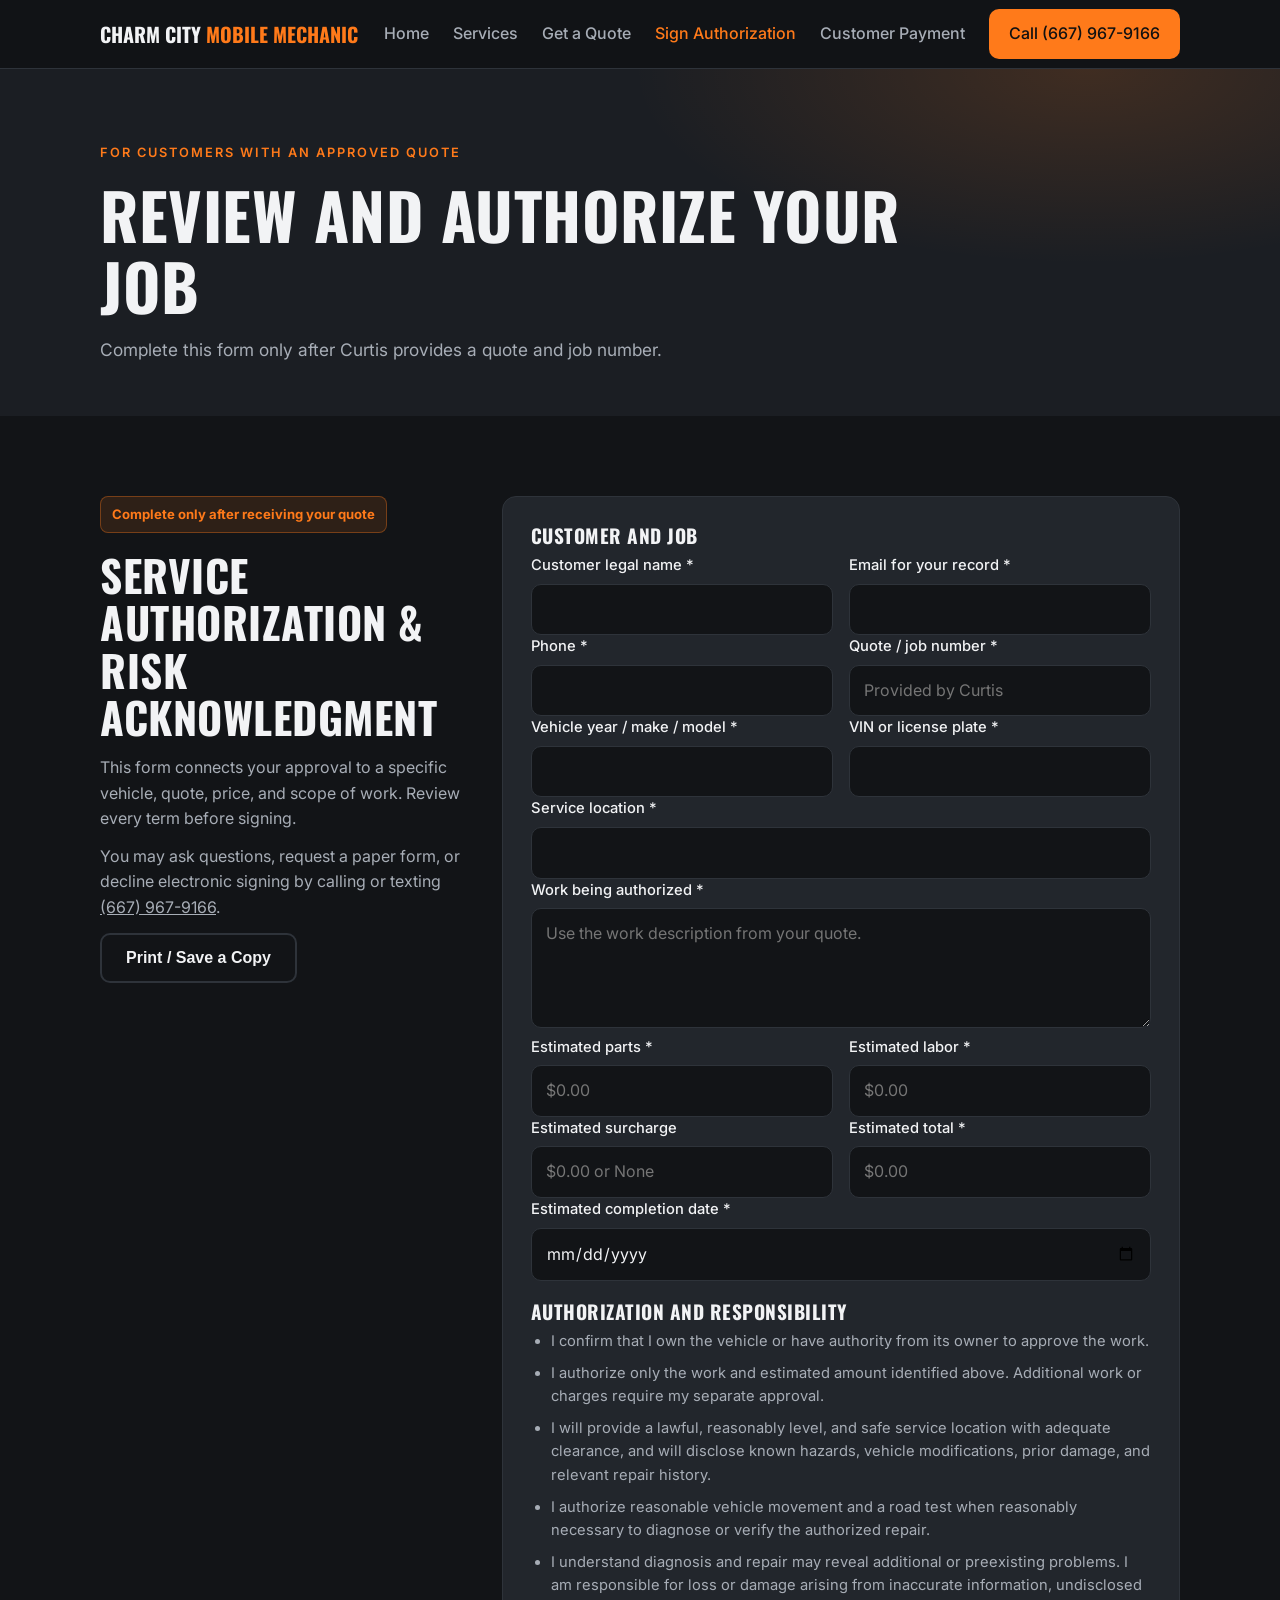
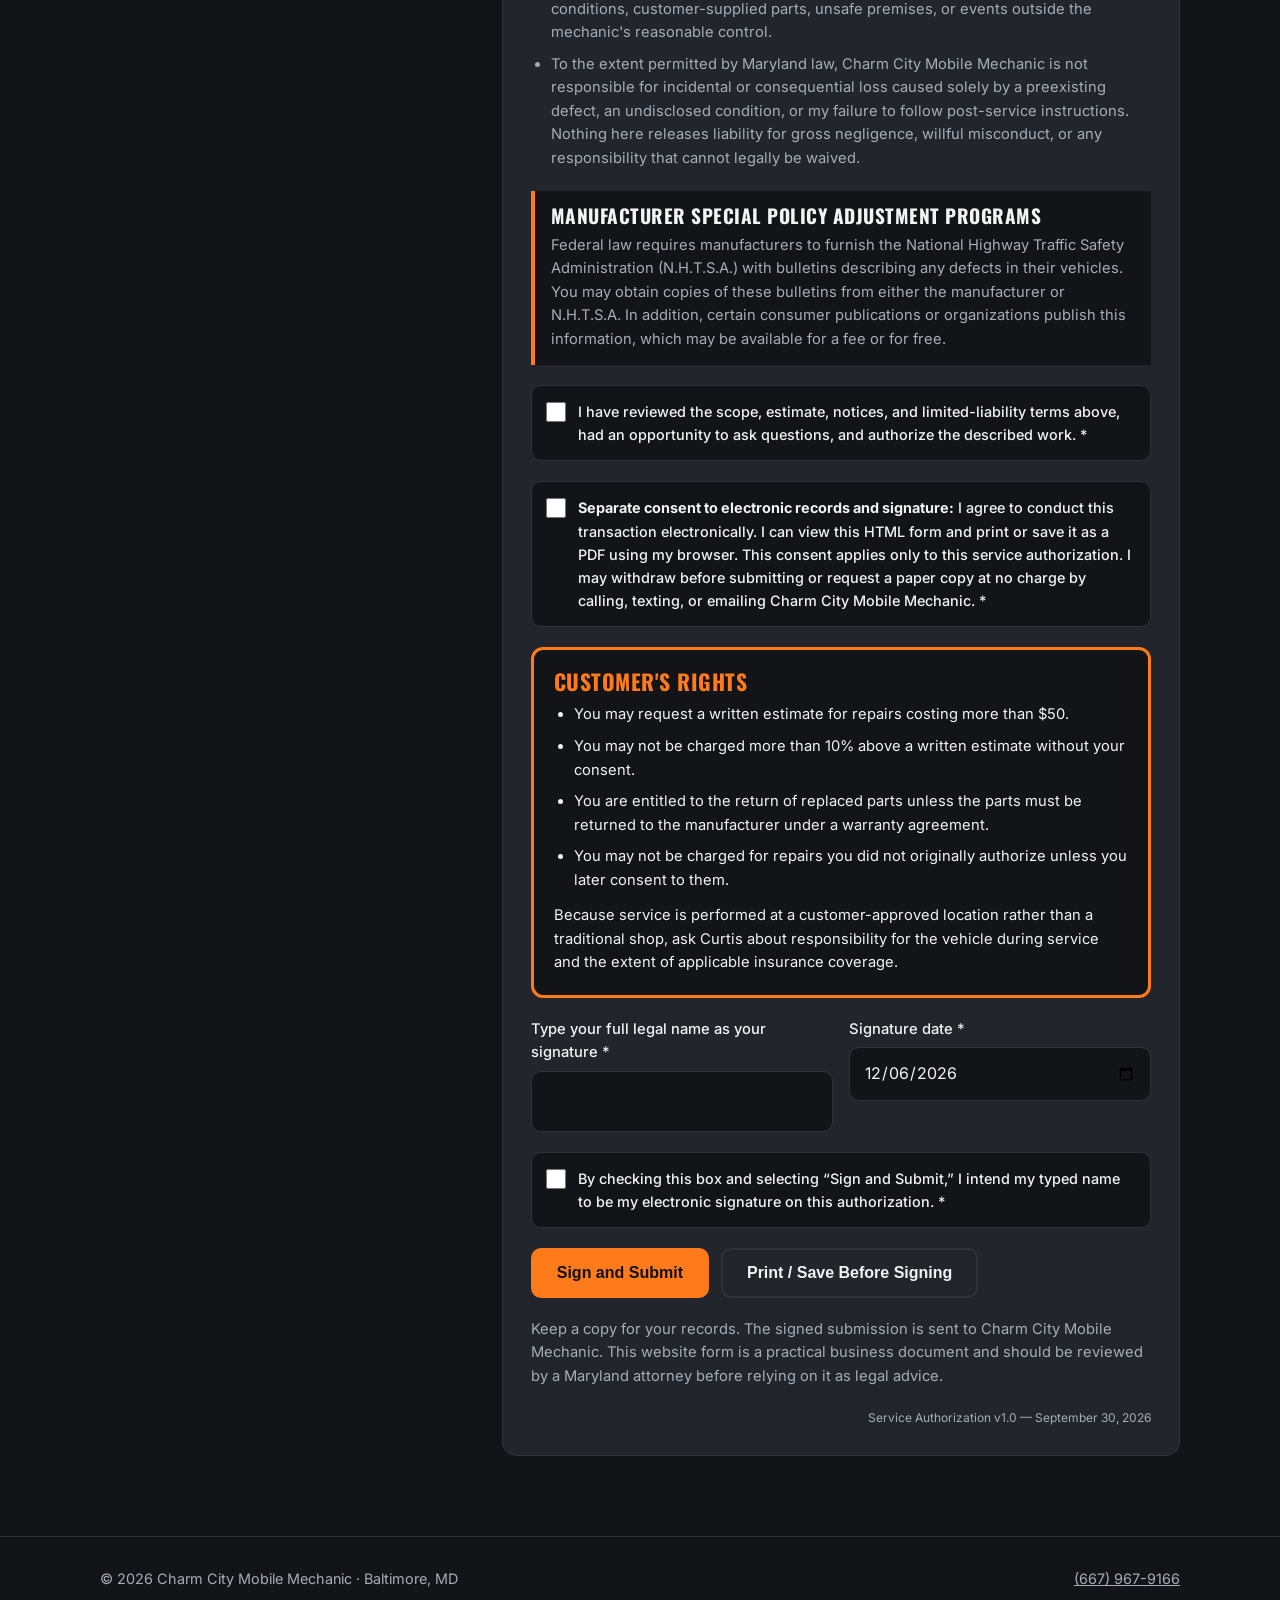
==== authorization.html @ 25071dfc "Add service authorization page" ====
<!doctype html>
<html lang="en">
<head>
<meta charset="utf-8">
<meta name="viewport" content="width=device-width, initial-scale=1">
<title>Service Authorization | Charm City Mobile Mechanic</title>
<meta name="description" content="Review and electronically sign a Charm City Mobile Mechanic service authorization.">
<link rel="canonical" href="https://getanchoredstudios-pixel.github.io/charm-city-mobile-mechanic/authorization.html">
<meta property="og:type" content="website">
<meta property="og:title" content="Service Authorization | Charm City Mobile Mechanic">
<meta property="og:description" content="Review and electronically sign a Charm City Mobile Mechanic service authorization.">
<meta property="og:url" content="https://getanchoredstudios-pixel.github.io/charm-city-mobile-mechanic/authorization.html">
<meta name="theme-color" content="#121417">
<link rel="icon" href="data:image/svg+xml,<svg xmlns=%22http://www.w3.org/2000/svg%22 viewBox=%220 0 64 64%22><rect width=%2264%22 height=%2264%22 rx=%2212%22 fill=%22%23121417%22/><text x=%2232%22 y=%2244%22 text-anchor=%22middle%22 font-size=%2240%22>🔧</text></svg>">
<link rel="preconnect" href="https://fonts.googleapis.com">
<link rel="preconnect" href="https://fonts.gstatic.com" crossorigin>
<link href="https://fonts.googleapis.com/css2?family=Oswald:wght@500;700&family=Inter:wght@400;500;600&display=swap" rel="stylesheet">
<link rel="stylesheet" href="styles.css">
<script type="application/ld+json">{"@context":"https://schema.org","@type":"AutoRepair","name":"Charm City Mobile Mechanic","url":"https://getanchoredstudios-pixel.github.io/charm-city-mobile-mechanic/","telephone":"+1-667-967-9166","email":"charmcitymechanic@gmail.com","areaServed":"Baltimore and surrounding areas","description":"Mobile auto repair for cars, SUVs, trucks, vans and tractors in Baltimore and surrounding areas.","paymentAccepted":"Cash, Zelle, Cash App"}</script>
</head>
<body>
<a class="skip-link" href="#main-content">Skip to main content</a>
<header>
  <div class="wrap nav">
    <a href="index.html" class="logo">Charm City <span>Mobile Mechanic</span></a>
    <button class="burger" id="burger" aria-label="Open menu" aria-expanded="false">&#9776;</button>
    <nav class="nav-links" id="navLinks" aria-label="Main navigation">
      <a href="index.html">Home</a>
      <a href="services.html">Services</a>
      <a href="quote.html">Get a Quote</a>
      <a href="authorization.html" aria-current="page">Sign Authorization</a>
      <a href="payment.html">Customer Payment</a>
      <a href="tel:+16679679166" class="btn btn-primary">Call (667) 967-9166</a>
    </nav>
  </div>
</header>
<main id="main-content">
<section class="page-hero"><div class="wrap"><span class="eyebrow">For customers with an approved quote</span><h1>Review and Authorize Your Job</h1><p>Complete this form only after Curtis provides a quote and job number.</p></div></section>
<section id="authorization">
    <div class="wrap authorization">
      <div class="auth-intro">
        <span class="auth-badge">Complete only after receiving your quote</span>
        <h2>Service Authorization &amp; Risk Acknowledgment</h2>
        <p>This form connects your approval to a specific vehicle, quote, price, and scope of work. Review every term before signing.</p>
        <p>You may ask questions, request a paper form, or decline electronic signing by calling or texting <a href="tel:+16679679166">(667) 967-9166</a>.</p>
        <button class="btn btn-ghost" id="printAuthorization" type="button">Print / Save a Copy</button>
      </div>

      <form id="authorizationForm" class="legal-card" action="https://formspree.io/f/mdekjyda" method="POST">
        <input type="hidden" name="_subject" value="SIGNED service authorization: Charm City Mobile Mechanic">
        <input type="hidden" name="document_version" value="Service Authorization v1.0 — September 30, 2026">
        <input type="hidden" name="signed_at" id="signedAt">
        <input type="hidden" name="record_summary" id="recordSummary">
        <input type="text" name="_gotcha" class="hp" tabindex="-1" autocomplete="off">

        <div>
          <h3>Customer and job</h3>
          <div class="row">
            <div><label for="authName">Customer legal name *</label><input id="authName" name="customer_name" autocomplete="name" required></div>
            <div><label for="authEmail">Email for your record *</label><input id="authEmail" name="customer_email" type="email" autocomplete="email" required></div>
          </div>
          <div class="row">
            <div><label for="authPhone">Phone *</label><input id="authPhone" name="customer_phone" type="tel" autocomplete="tel" inputmode="tel" required></div>
            <div><label for="quoteNumber">Quote / job number *</label><input id="quoteNumber" name="quote_number" placeholder="Provided by Curtis" required></div>
          </div>
          <div class="row">
            <div><label for="authVehicle">Vehicle year / make / model *</label><input id="authVehicle" name="vehicle" required></div>
            <div><label for="authVin">VIN or license plate *</label><input id="authVin" name="vin_or_plate" autocomplete="off" required></div>
          </div>
          <div><label for="serviceLocation">Service location *</label><input id="serviceLocation" name="service_location" autocomplete="street-address" required></div>
          <div><label for="authorizedWork">Work being authorized *</label><textarea id="authorizedWork" name="authorized_work" placeholder="Use the work description from your quote." required></textarea></div>
          <div class="row">
            <div><label for="partsEstimate">Estimated parts *</label><input id="partsEstimate" name="parts_estimate" inputmode="decimal" placeholder="$0.00" required></div>
            <div><label for="laborEstimate">Estimated labor *</label><input id="laborEstimate" name="labor_estimate" inputmode="decimal" placeholder="$0.00" required></div>
          </div>
          <div class="row">
            <div><label for="surchargeEstimate">Estimated surcharge</label><input id="surchargeEstimate" name="surcharge_estimate" inputmode="decimal" placeholder="$0.00 or None"></div>
            <div><label for="totalEstimate">Estimated total *</label><input id="totalEstimate" name="estimated_total" inputmode="decimal" placeholder="$0.00" required></div>
          </div>
          <div><label for="completionEstimate">Estimated completion date *</label><input id="completionEstimate" name="estimated_completion" type="date" required></div>
        </div>

        <div>
          <h3>Authorization and responsibility</h3>
          <ul>
            <li>I confirm that I own the vehicle or have authority from its owner to approve the work.</li>
            <li>I authorize only the work and estimated amount identified above. Additional work or charges require my separate approval.</li>
            <li>I will provide a lawful, reasonably level, and safe service location with adequate clearance, and will disclose known hazards, vehicle modifications, prior damage, and relevant repair history.</li>
            <li>I authorize reasonable vehicle movement and a road test when reasonably necessary to diagnose or verify the authorized repair.</li>
            <li>I understand diagnosis and repair may reveal additional or preexisting problems. I am responsible for loss or damage arising from inaccurate information, undisclosed conditions, customer-supplied parts, unsafe premises, or events outside the mechanic's reasonable control.</li>
            <li>To the extent permitted by Maryland law, Charm City Mobile Mechanic is not responsible for incidental or consequential loss caused solely by a preexisting defect, an undisclosed condition, or my failure to follow post-service instructions. Nothing here releases liability for gross negligence, willful misconduct, or any responsibility that cannot legally be waived.</li>
          </ul>
        </div>

        <div class="notice-box">
          <h3>Manufacturer Special Policy Adjustment Programs</h3>
          <p>Federal law requires manufacturers to furnish the National Highway Traffic Safety Administration (N.H.T.S.A.) with bulletins describing any defects in their vehicles. You may obtain copies of these bulletins from either the manufacturer or N.H.T.S.A. In addition, certain consumer publications or organizations publish this information, which may be available for a fee or for free.</p>
        </div>

        <div class="checkline">
          <input id="rightsConsent" name="customer_rights_acknowledged" value="Yes" type="checkbox" required>
          <label for="rightsConsent">I have reviewed the scope, estimate, notices, and limited-liability terms above, had an opportunity to ask questions, and authorize the described work. *</label>
        </div>

        <div class="checkline">
          <input id="electronicConsent" name="electronic_records_consent" value="Yes" type="checkbox" required>
          <label for="electronicConsent"><strong>Separate consent to electronic records and signature:</strong> I agree to conduct this transaction electronically. I can view this HTML form and print or save it as a PDF using my browser. This consent applies only to this service authorization. I may withdraw before submitting or request a paper copy at no charge by calling, texting, or emailing Charm City Mobile Mechanic. *</label>
        </div>

        <div class="customer-rights">
          <h3>Customer's Rights</h3>
          <ul>
            <li>You may request a written estimate for repairs costing more than $50.</li>
            <li>You may not be charged more than 10% above a written estimate without your consent.</li>
            <li>You are entitled to the return of replaced parts unless the parts must be returned to the manufacturer under a warranty agreement.</li>
            <li>You may not be charged for repairs you did not originally authorize unless you later consent to them.</li>
          </ul>
          <p style="margin-top:12px">Because service is performed at a customer-approved location rather than a traditional shop, ask Curtis about responsibility for the vehicle during service and the extent of applicable insurance coverage.</p>
        </div>

        <div class="row">
          <div><label for="signatureName">Type your full legal name as your signature *</label><input class="signature-input" id="signatureName" name="electronic_signature" autocomplete="name" required></div>
          <div><label for="signatureDate">Signature date *</label><input id="signatureDate" name="signature_date" type="date" required></div>
        </div>
        <div class="checkline">
          <input id="signatureIntent" name="signature_intent" value="Yes" type="checkbox" required>
          <label for="signatureIntent">By checking this box and selecting “Sign and Submit,” I intend my typed name to be my electronic signature on this authorization. *</label>
        </div>

        <div class="auth-actions">
          <button type="submit" class="btn btn-primary">Sign and Submit</button>
          <button type="button" class="btn btn-ghost" id="printAuthorizationBottom">Print / Save Before Signing</button>
        </div>
        <p class="form-note">Keep a copy for your records. The signed submission is sent to Charm City Mobile Mechanic. This website form is a practical business document and should be reviewed by a Maryland attorney before relying on it as legal advice.</p>
        <div id="authorizationMsg" class="form-msg" role="status"></div>
        <div class="auth-version">Service Authorization v1.0 — September 30, 2026</div>
      </form>
    </div>
  </section>
</main>
<footer><div class="wrap"><span>&copy; <span id="yr"></span> Charm City Mobile Mechanic &middot; Baltimore, MD</span><a href="tel:+16679679166">(667) 967-9166</a></div></footer>
<div class="callbar"><a href="tel:+16679679166">Call</a><a href="sms:+16679679166">Text</a><a href="quote.html">Get a Quote</a></div>
<script src="site.js"></script>
</body>
</html>
---- styles.css ----
:root{
    --bg:#121417; --panel:#1b1e23; --panel2:#22262c; --line:#2e333a;
    --text:#f2f3f5; --muted:#a7adb6; --accent:#ff7a1a; --accent-dk:#e2650a;
    --radius:14px;
  }
  *{box-sizing:border-box;margin:0;padding:0}
  html{scroll-behavior:smooth}
  body{background:var(--bg);color:var(--text);font-family:Inter,system-ui,sans-serif;line-height:1.6}
  a{color:inherit}
  .wrap{max-width:1120px;margin:0 auto;padding:0 20px}
  h1,h2,h3{font-family:Oswald,Impact,sans-serif;text-transform:uppercase;letter-spacing:.5px;line-height:1.1}
  .btn{display:inline-flex;align-items:center;gap:8px;padding:14px 24px;border-radius:10px;font-weight:600;text-decoration:none;border:2px solid transparent;cursor:pointer;font-size:1rem;transition:.15s}
  .btn-primary{background:var(--accent);color:#111}
  .btn-primary:hover{background:var(--accent-dk)}
  .btn-ghost{background:transparent;border-color:var(--line);color:var(--text)}
  .btn-ghost:hover{border-color:var(--accent);color:var(--accent)}
  :focus-visible{outline:3px solid var(--accent);outline-offset:3px}
  .skip-link{position:fixed;left:12px;top:-80px;z-index:100;background:var(--accent);color:#111;padding:10px 14px;border-radius:8px;font-weight:700}
  .skip-link:focus{top:12px}

  /* nav */
  header{position:sticky;top:0;z-index:10;background:rgba(18,20,23,.92);backdrop-filter:blur(8px);border-bottom:1px solid var(--line)}
  .nav{display:flex;align-items:center;justify-content:space-between;height:68px}
  .logo{font-family:Oswald,sans-serif;font-weight:700;font-size:1.25rem;text-transform:uppercase;text-decoration:none}
  .logo span{color:var(--accent)}
  .nav-links{display:flex;gap:24px;align-items:center}
  .nav-links > a,.dd-toggle{text-decoration:none;color:var(--muted);font-weight:500}
  .dd-toggle{background:none;border:0;font:inherit;cursor:pointer;padding:0}
  .nav-links > a.btn{color:#111}
  .nav-links > a:hover,.dd-toggle:hover{color:var(--text)}
  .nav-links .btn{padding:10px 18px;color:#111}
  .dd{position:relative}
  .dd-toggle::after{content:"";display:inline-block;margin-left:6px;border:5px solid transparent;border-top-color:currentColor;transform:translateY(3px)}
  .dd-menu{position:absolute;top:calc(100% + 14px);left:-16px;min-width:240px;background:var(--panel2);border:1px solid var(--line);border-radius:12px;padding:8px;display:none;box-shadow:0 12px 30px rgba(0,0,0,.4)}
  .dd-menu::before{content:"";position:absolute;top:-16px;left:0;right:0;height:16px}
  .dd:hover .dd-menu,.dd.open .dd-menu{display:block}
  .dd-menu a{display:block;padding:10px 12px;border-radius:8px;text-decoration:none;color:var(--text)}
  .dd-menu a:hover{background:rgba(255,122,26,.12);color:var(--accent)}
  .burger{display:none;background:none;border:1px solid var(--line);color:var(--text);border-radius:8px;width:44px;height:40px;font-size:1.3rem;cursor:pointer}
  @media(max-width:900px){
    .burger{display:block}
    .nav-links{display:none;position:absolute;top:68px;left:0;right:0;background:var(--bg);border-bottom:1px solid var(--line);flex-direction:column;align-items:stretch;gap:0;padding:8px 20px 20px}
    .nav-links.open{display:flex}
    .nav-links > a:not(.btn),.dd-toggle{padding:14px 0;border-bottom:1px solid var(--line);text-align:left;width:100%}
    .dd-menu{position:static;display:none;box-shadow:none;border:0;background:none;padding:0 0 8px 12px;min-width:0}
    .dd:hover .dd-menu{display:none}
    .dd.open .dd-menu{display:block}
    .nav-links .btn{margin-top:14px;justify-content:center}
  }

  /* pay */
  .pay-grid{display:grid;grid-template-columns:repeat(auto-fit,minmax(250px,1fr));gap:18px}
  .pay-card{background:var(--panel2);border:1px solid var(--line);border-radius:var(--radius);padding:26px;display:flex;flex-direction:column;gap:10px}
  .pay-card h3{font-size:1.3rem}
  .pay-card p{color:var(--muted);flex:1}
  .pay-card .handle{font-weight:600;font-size:1.1rem;color:var(--text);word-break:break-word}
  .pay-card .btn{justify-content:center;margin-top:6px}
  .copy{background:var(--bg);border:1px solid var(--line);color:var(--text)}

  /* hero */
  .hero{padding:90px 0 80px;background:
     radial-gradient(900px 400px at 85% 0%,rgba(255,122,26,.18),transparent 60%),
     repeating-linear-gradient(135deg,transparent 0 22px,rgba(255,255,255,.015) 22px 44px)}
  .eyebrow{display:inline-block;color:var(--accent);font-weight:600;letter-spacing:2px;text-transform:uppercase;font-size:.8rem;margin-bottom:16px}
  .hero h1{font-size:clamp(2.4rem,6vw,4.4rem);max-width:820px}
  .hero h1 em{font-style:normal;color:var(--accent)}
  .hero p{color:var(--muted);font-size:1.15rem;max-width:620px;margin:20px 0 32px}
  .hero-ctas{display:flex;gap:14px;flex-wrap:wrap}
  .chips{display:flex;gap:10px;flex-wrap:wrap;margin-top:40px}
  .chip{background:var(--panel);border:1px solid var(--line);padding:8px 14px;border-radius:999px;font-size:.9rem;color:var(--muted)}
  .trust-strip{display:grid;grid-template-columns:repeat(3,1fr);gap:1px;background:var(--line);border-top:1px solid var(--line);border-bottom:1px solid var(--line)}
  .trust-item{background:var(--panel);padding:22px 20px;text-align:center}
  .trust-item strong{display:block;font-family:Oswald,sans-serif;text-transform:uppercase;font-size:1.05rem}
  .trust-item span{color:var(--muted);font-size:.9rem}
  @media(max-width:700px){.trust-strip{grid-template-columns:1fr}.trust-item{padding:15px 20px}}

  section{padding:80px 0;scroll-margin-top:68px}
  .section-head{max-width:640px;margin-bottom:40px}
  .section-head h2{font-size:clamp(1.9rem,4vw,2.7rem);margin-bottom:12px}
  .section-head p{color:var(--muted)}
  .alt{background:var(--panel)}

  /* services */
  .grid{display:grid;grid-template-columns:repeat(auto-fit,minmax(300px,1fr));gap:18px}
  .card{scroll-margin-top:90px;background:var(--panel2);border:1px solid var(--line);border-radius:var(--radius);padding:26px}
  .card h3{font-size:1.25rem;margin-bottom:14px;display:flex;align-items:center;gap:10px}
  .card h3 .ic{width:34px;height:34px;border-radius:8px;background:rgba(255,122,26,.14);color:var(--accent);display:grid;place-items:center;font-size:1rem}
  .card ul{list-style:none;display:grid;gap:6px}
  .card li{color:var(--muted);padding-left:18px;position:relative}
  .card li::before{content:"";position:absolute;left:0;top:.65em;width:7px;height:7px;background:var(--accent);border-radius:2px}
  .note{margin-top:22px;color:var(--muted);font-size:.95rem}

  /* steps */
  .steps{display:grid;grid-template-columns:repeat(auto-fit,minmax(220px,1fr));gap:18px;counter-reset:s}
  .step{background:var(--bg);border:1px solid var(--line);border-radius:var(--radius);padding:26px;counter-increment:s}
  .step::before{content:counter(s,decimal-leading-zero);font-family:Oswald,sans-serif;font-size:2.2rem;color:var(--accent);display:block;margin-bottom:8px}
  .step h3{font-size:1.15rem;margin-bottom:6px}
  .step p{color:var(--muted)}

  /* promise */
  .promise{display:grid;grid-template-columns:1.1fr 1fr;gap:40px;align-items:center}
  .promise blockquote{font-family:Oswald,sans-serif;text-transform:uppercase;font-size:clamp(1.8rem,4vw,2.8rem);line-height:1.15;border-left:6px solid var(--accent);padding-left:24px}
  .promise ul{list-style:none;display:grid;gap:14px}
  .promise li{background:var(--panel2);border:1px solid var(--line);border-radius:12px;padding:16px 18px}
  .promise li strong{display:block;margin-bottom:2px}
  .promise li span{color:var(--muted);font-size:.95rem}
  @media(max-width:820px){.promise{grid-template-columns:1fr}}
  .founder{display:grid;grid-template-columns:200px 1fr;gap:36px;align-items:center}
  .founder-mark{aspect-ratio:1;border:1px solid var(--line);border-radius:var(--radius);display:grid;place-items:center;background:radial-gradient(circle at 70% 20%,rgba(255,122,26,.25),transparent 45%),var(--panel2);font:700 4.2rem Oswald,sans-serif;color:var(--accent)}
  .founder h2{font-size:clamp(1.9rem,4vw,2.7rem);margin-bottom:14px}
  .founder p{color:var(--muted);margin-top:10px;max-width:720px}
  @media(max-width:650px){.founder{grid-template-columns:1fr}.founder-mark{width:130px}}
  .faq{display:grid;gap:12px;max-width:820px}
  details{background:var(--panel2);border:1px solid var(--line);border-radius:12px;padding:0 18px}
  summary{cursor:pointer;font-weight:700;padding:17px 30px 17px 0}
  details p{color:var(--muted);padding:0 0 18px}

  /* service authorization */
  .authorization{display:grid;grid-template-columns:.8fr 1.5fr;gap:40px;align-items:start}
  .auth-intro{position:sticky;top:96px}
  .auth-intro h2{font-size:clamp(1.9rem,4vw,2.7rem);margin-bottom:14px}
  .auth-intro p{color:var(--muted);margin-bottom:12px}
  .auth-badge{display:inline-block;background:rgba(255,122,26,.12);border:1px solid rgba(255,122,26,.35);color:var(--accent);padding:7px 11px;border-radius:8px;font-weight:700;font-size:.82rem;margin-bottom:18px}
  .legal-card{background:var(--panel2);border:1px solid var(--line);border-radius:var(--radius);padding:28px;display:grid;gap:20px}
  .legal-card h3{font-size:1.2rem;margin-bottom:8px}
  .legal-card p,.legal-card li{color:var(--muted);font-size:.92rem}
  .legal-card ul{padding-left:20px;display:grid;gap:8px}
  .customer-rights{border:3px solid var(--accent);background:var(--bg);border-radius:12px;padding:20px}
  .customer-rights h3{color:var(--accent);font-size:1.35rem;margin-bottom:10px}
  .customer-rights p,.customer-rights li{color:var(--text)}
  .notice-box{border-left:4px solid var(--accent);padding:14px 16px;background:var(--bg)}
  .checkline{display:grid;grid-template-columns:22px 1fr;gap:10px;align-items:start;padding:14px;background:var(--bg);border:1px solid var(--line);border-radius:10px}
  .checkline input{width:20px;height:20px;margin-top:2px;accent-color:var(--accent)}
  .checkline label{margin:0;font-size:.9rem}
  .signature-input{font-family:"Segoe Script","Brush Script MT",cursive;font-size:1.35rem}
  .auth-actions{display:flex;gap:12px;flex-wrap:wrap}
  .auth-version{color:var(--muted);font-size:.75rem;text-align:right}
  @media(max-width:900px){.authorization{grid-template-columns:1fr}.auth-intro{position:static}}

  /* payment strip */
  .pay{display:flex;flex-wrap:wrap;gap:12px;align-items:center;justify-content:space-between;background:var(--panel2);border:1px solid var(--line);border-radius:var(--radius);padding:22px 26px;margin-top:40px}
  .pay-list{display:flex;gap:10px;flex-wrap:wrap}
  .pay-list span{background:var(--bg);border:1px solid var(--line);padding:6px 14px;border-radius:8px;font-weight:600}

  /* form */
  .quote{display:grid;grid-template-columns:1fr 1.4fr;gap:40px}
  @media(max-width:900px){.quote{grid-template-columns:1fr}}
  .contact-box{display:grid;gap:14px;align-content:start}
  .contact-item{background:var(--panel2);border:1px solid var(--line);border-radius:12px;padding:18px}
  .contact-item small{color:var(--muted);text-transform:uppercase;letter-spacing:1px;font-size:.75rem}
  .contact-item a,.contact-item div{display:block;font-size:1.15rem;font-weight:600;text-decoration:none;margin-top:2px;word-break:break-word}
  form{background:var(--panel2);border:1px solid var(--line);border-radius:var(--radius);padding:28px;display:grid;gap:16px}
  .row{display:grid;grid-template-columns:1fr 1fr;gap:16px}
  @media(max-width:560px){.row{grid-template-columns:1fr}}
  label{display:block;font-weight:500;font-size:.92rem;margin-bottom:6px}
  input,select,textarea{width:100%;background:var(--bg);border:1px solid var(--line);color:var(--text);border-radius:10px;padding:12px 14px;font:inherit}
  input:focus,select:focus,textarea:focus{outline:none;border-color:var(--accent)}
  textarea{min-height:120px;resize:vertical}
  .hp{position:absolute;left:-9999px}
  .form-msg{display:none;padding:14px 16px;border-radius:10px;font-weight:500}
  .form-msg.ok{display:block;background:rgba(46,204,113,.12);border:1px solid rgba(46,204,113,.4)}
  .form-msg.err{display:block;background:rgba(231,76,60,.12);border:1px solid rgba(231,76,60,.4)}
  .form-note{color:var(--muted);font-size:.85rem}

  footer{border-top:1px solid var(--line);padding:30px 0;color:var(--muted);font-size:.9rem}
  footer .wrap{display:flex;justify-content:space-between;flex-wrap:wrap;gap:10px}

  /* mobile sticky call bar */
  .callbar{display:none}
  @media(max-width:900px){
    .callbar{display:grid;grid-template-columns:repeat(3,1fr);position:fixed;bottom:0;left:0;right:0;z-index:20}
    .callbar a{padding:16px 8px;text-align:center;font-weight:700;font-size:.9rem;text-decoration:none}
    .callbar a:first-child{background:var(--accent);color:#111}
    .callbar a:nth-child(2){background:#20242a}
    .callbar a:last-child{background:#2a2f36}
    body{padding-bottom:56px}
  }
  @media(prefers-reduced-motion:reduce){html{scroll-behavior:auto}.btn{transition:none}}
  @media print{
    body>*{display:none!important}
    body>main{display:block!important}
    main>*{display:none!important}
    #authorization{display:block!important}
    header,.callbar,.auth-intro,.auth-actions,footer{display:none!important}
    body{background:#fff;color:#111;padding:0}
    #authorization{padding:0;background:#fff}
    #authorization .wrap{max-width:none;padding:0;display:block}
    .legal-card{border:0;background:#fff;color:#111;padding:0}
    .legal-card p,.legal-card li,.form-note,.auth-version{color:#222}
    .customer-rights,.notice-box,.checkline,input,textarea,select{background:#fff!important;color:#111!important;border-color:#444!important}
    .form-msg{display:none!important}
  }

/* multi-page layout */
.page-hero{padding:70px 0 52px;background:radial-gradient(700px 300px at 85% 0%,rgba(255,122,26,.16),transparent 65%),var(--panel)}
.page-hero h1{font-size:clamp(2.4rem,6vw,4rem);max-width:850px}
.page-hero p{color:var(--muted);font-size:1.08rem;max-width:700px;margin-top:16px}
.link-grid{display:grid;grid-template-columns:repeat(auto-fit,minmax(230px,1fr));gap:18px}
.link-card{display:block;background:var(--panel2);border:1px solid var(--line);border-radius:var(--radius);padding:26px;text-decoration:none;transition:.15s}
.link-card:hover{border-color:var(--accent);transform:translateY(-2px)}
.link-card h3{margin-bottom:8px;font-size:1.25rem}
.link-card p{color:var(--muted)}
.link-card .arrow{display:inline-block;color:var(--accent);font-weight:700;margin-top:16px}
.cta-panel{display:flex;align-items:center;justify-content:space-between;gap:24px;background:var(--panel2);border:1px solid var(--line);border-radius:var(--radius);padding:34px}
.cta-panel h2{font-size:clamp(1.8rem,4vw,2.6rem)}
.cta-panel p{color:var(--muted);margin-top:8px}
.cta-panel .hero-ctas{flex:none}
.nav-links a[aria-current="page"]{color:var(--accent)}
@media(max-width:760px){.cta-panel{align-items:flex-start;flex-direction:column}}
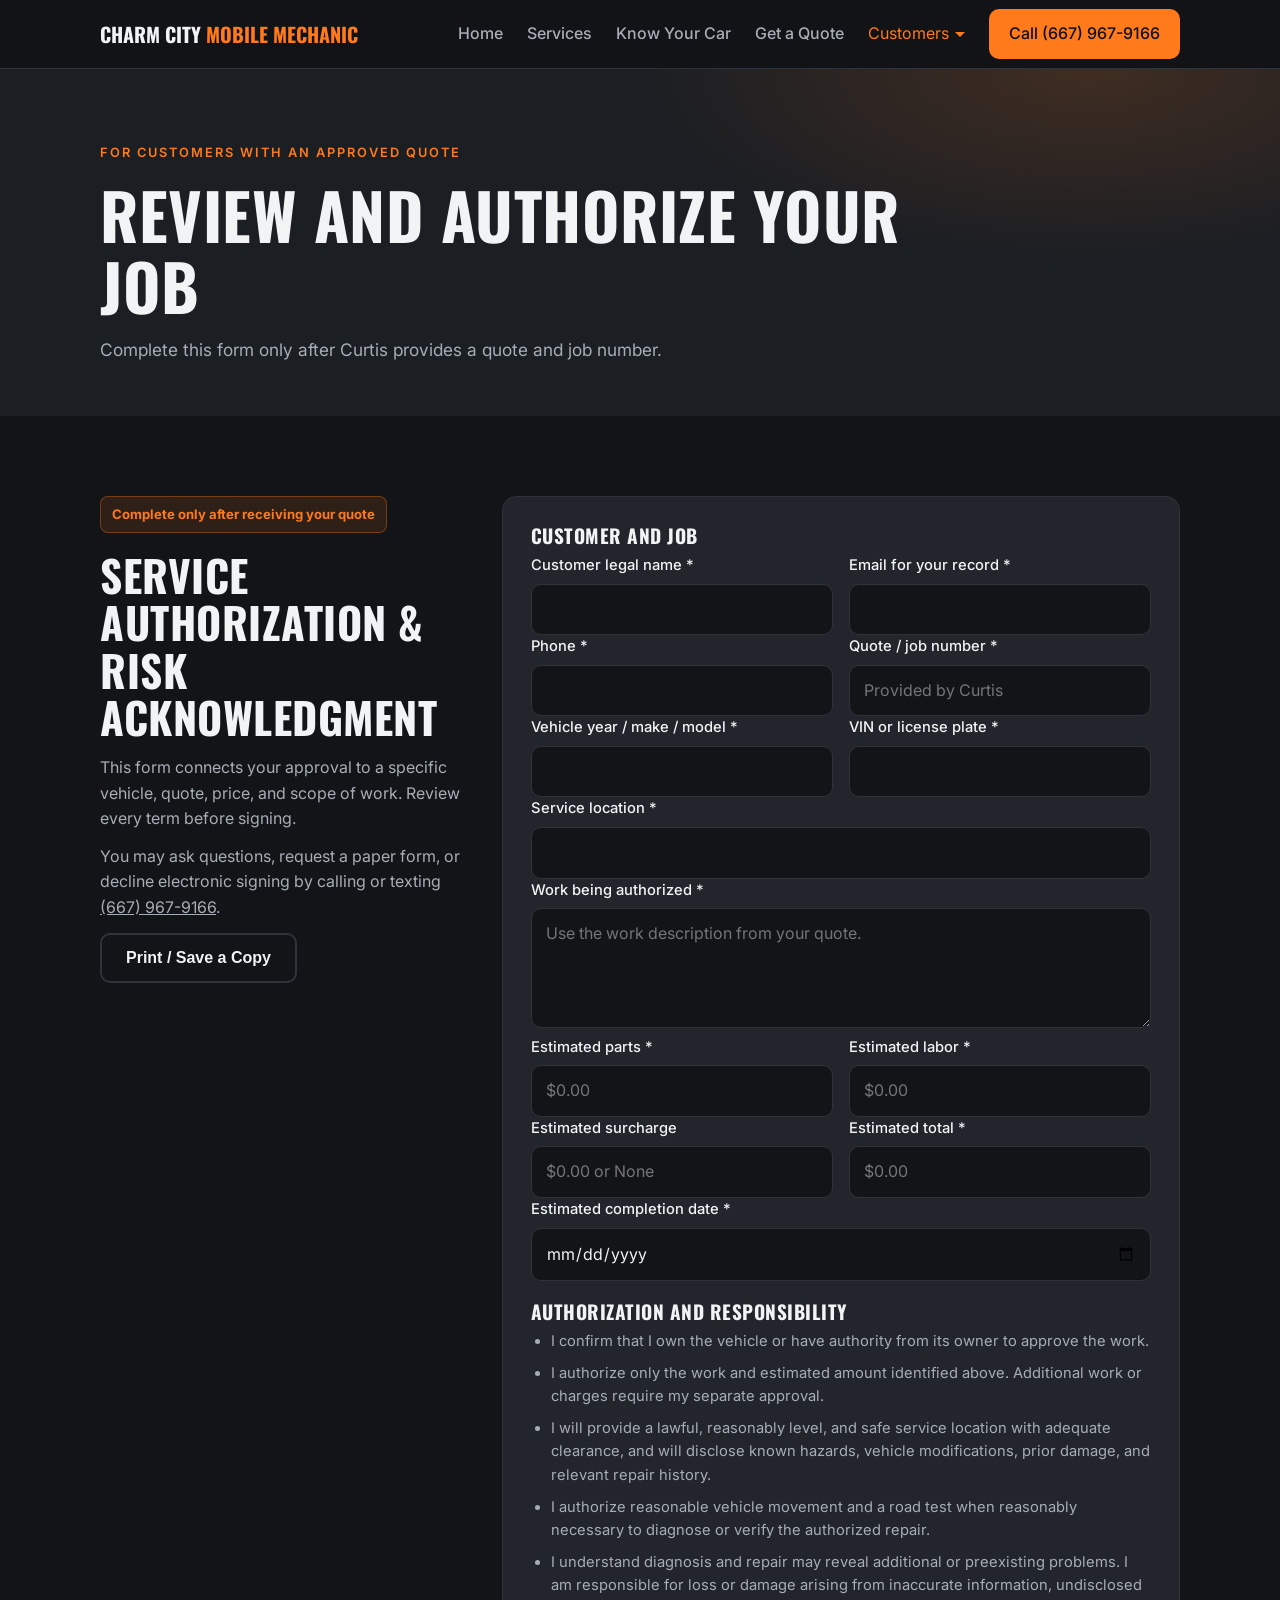
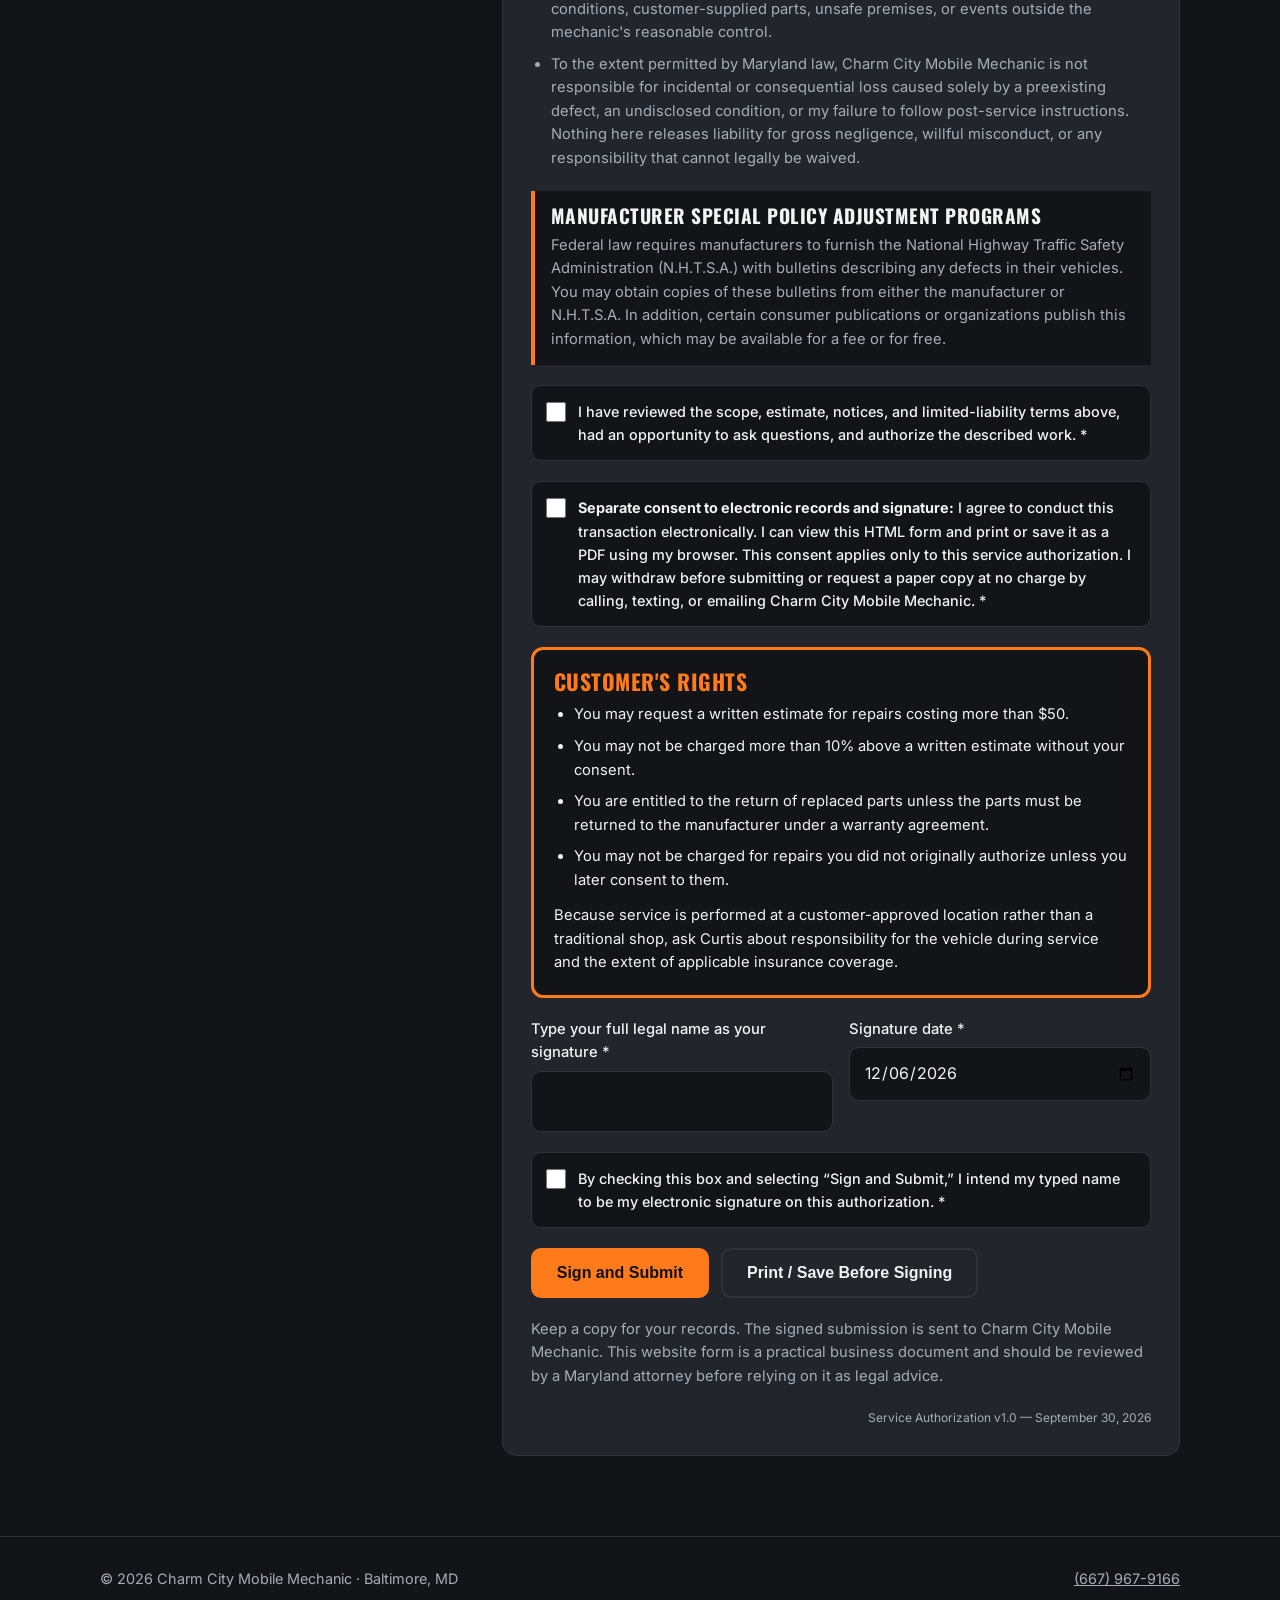
==== commit ff054a68: "Add photo/video texting and Know Your Car guides" ====
--- a/authorization.html
+++ b/authorization.html
@@ -27,9 +27,9 @@
     <nav class="nav-links" id="navLinks" aria-label="Main navigation">
       <a href="index.html">Home</a>
       <a href="services.html">Services</a>
+      <a href="learn.html">Know Your Car</a>
       <a href="quote.html">Get a Quote</a>
-      <a href="authorization.html" aria-current="page">Sign Authorization</a>
-      <a href="payment.html">Customer Payment</a>
+      <div class="dd"><button class="dd-toggle" aria-expanded="false" style="color:var(--accent)">Customers</button><div class="dd-menu"><a href="authorization.html" aria-current="page">Sign Authorization</a><a href="payment.html">Customer Payment</a></div></div>
       <a href="tel:+16679679166" class="btn btn-primary">Call (667) 967-9166</a>
     </nav>
   </div>
@@ -139,7 +139,7 @@
   </section>
 </main>
 <footer><div class="wrap"><span>&copy; <span id="yr"></span> Charm City Mobile Mechanic &middot; Baltimore, MD</span><a href="tel:+16679679166">(667) 967-9166</a></div></footer>
-<div class="callbar"><a href="tel:+16679679166">Call</a><a href="sms:+16679679166">Text</a><a href="quote.html">Get a Quote</a></div>
+<div class="callbar"><a href="tel:+16679679166">Call</a><a href="sms:+16679679166?&body=Hi%20Curtis%2C%20I%27m%20sending%20a%20photo/video%20of%20my%20car.%20Year/make/model%3A%20___%20ZIP%3A%20___">Text</a><a href="quote.html">Get a Quote</a></div>
 <script src="site.js"></script>
 </body>
 </html>
--- a/styles.css
+++ b/styles.css
@@ -208,3 +208,50 @@
 .nav-links a[aria-current="page"]{color:var(--accent)}
 @media(max-width:760px){.cta-panel{align-items:flex-start;flex-direction:column}}
 
+
+/* know your car + photo/video */
+.crumb{text-decoration:none}
+.crumb:hover{text-decoration:underline}
+.learn-layout{display:grid;grid-template-columns:1.5fr 1fr;gap:40px;align-items:start}
+@media(max-width:900px){.learn-layout{grid-template-columns:1fr}}
+.learn-article h2{font-size:clamp(1.5rem,3vw,2rem);margin:0 0 18px}
+.learn-article h2:not(:first-child){margin-top:40px}
+.learn-article > ul{list-style:none;display:grid;gap:10px}
+.learn-article > ul li{color:var(--muted);padding-left:18px;position:relative}
+.learn-article > ul li::before{content:"";position:absolute;left:0;top:.65em;width:7px;height:7px;background:var(--accent);border-radius:2px}
+.symptoms{display:grid;gap:12px}
+.symptom{background:var(--panel2);border:1px solid var(--line);border-radius:12px;padding:18px 20px}
+.symptom-head{display:flex;justify-content:space-between;align-items:flex-start;gap:12px;flex-wrap:wrap;margin-bottom:6px}
+.symptom h3{font-family:Inter,system-ui,sans-serif;text-transform:none;letter-spacing:0;font-size:1.05rem;line-height:1.4}
+.symptom p{color:var(--muted)}
+.urgency{flex:none;font-size:.75rem;font-weight:700;text-transform:uppercase;letter-spacing:.5px;padding:4px 10px;border-radius:999px;border:1px solid}
+.urg-stop{color:#ff6b5b;background:rgba(231,76,60,.12);border-color:rgba(231,76,60,.45)}
+.urg-soon{color:var(--accent);background:rgba(255,122,26,.12);border-color:rgba(255,122,26,.4)}
+.urg-watch{color:#5fd68f;background:rgba(46,204,113,.12);border-color:rgba(46,204,113,.4)}
+.disclaimer{margin-top:32px;color:var(--muted);font-size:.88rem;border-left:4px solid var(--line);padding-left:14px}
+.learn-side{position:sticky;top:96px;display:grid;gap:18px}
+@media(max-width:900px){.learn-side{position:static}}
+.send-box{background:var(--panel2);border:2px solid var(--accent);border-radius:var(--radius);padding:26px}
+.send-box h2{font-size:1.5rem;margin-bottom:10px}
+.send-box p{color:var(--muted);margin-bottom:12px}
+.send-box ul{list-style:none;display:grid;gap:8px;margin-bottom:20px}
+.send-box li{color:var(--muted);font-size:.95rem;padding-left:18px;position:relative}
+.send-box li::before{content:"";position:absolute;left:0;top:.65em;width:7px;height:7px;background:var(--accent);border-radius:2px}
+.send-box .btn{justify-content:center}
+.more-topics{background:var(--panel2);border:1px solid var(--line);border-radius:var(--radius);padding:22px;display:grid;gap:4px}
+.more-topics h2{font-size:1.1rem;margin-bottom:8px}
+.more-topics a{text-decoration:none;color:var(--muted);padding:6px 0}
+.more-topics a:hover{color:var(--accent)}
+.nav-links > a,.logo{white-space:nowrap}
+.dd-menu a[aria-current="page"]{color:var(--accent)}
+@media(max-width:1080px){
+  .burger{display:block}
+  .nav-links{display:none;position:absolute;top:68px;left:0;right:0;background:var(--bg);border-bottom:1px solid var(--line);flex-direction:column;align-items:stretch;gap:0;padding:8px 20px 20px}
+  .nav-links.open{display:flex}
+  .nav-links > a:not(.btn),.dd-toggle{padding:14px 0;border-bottom:1px solid var(--line);text-align:left;width:100%}
+  .dd-menu{position:static;display:none;box-shadow:none;border:0;background:none;padding:0 0 8px 12px;min-width:0}
+  .dd:hover .dd-menu{display:none}
+  .dd.open .dd-menu{display:block}
+  .nav-links .btn{margin-top:14px;justify-content:center}
+}
+@media(max-width:480px){.logo{white-space:normal;font-size:1.1rem}}
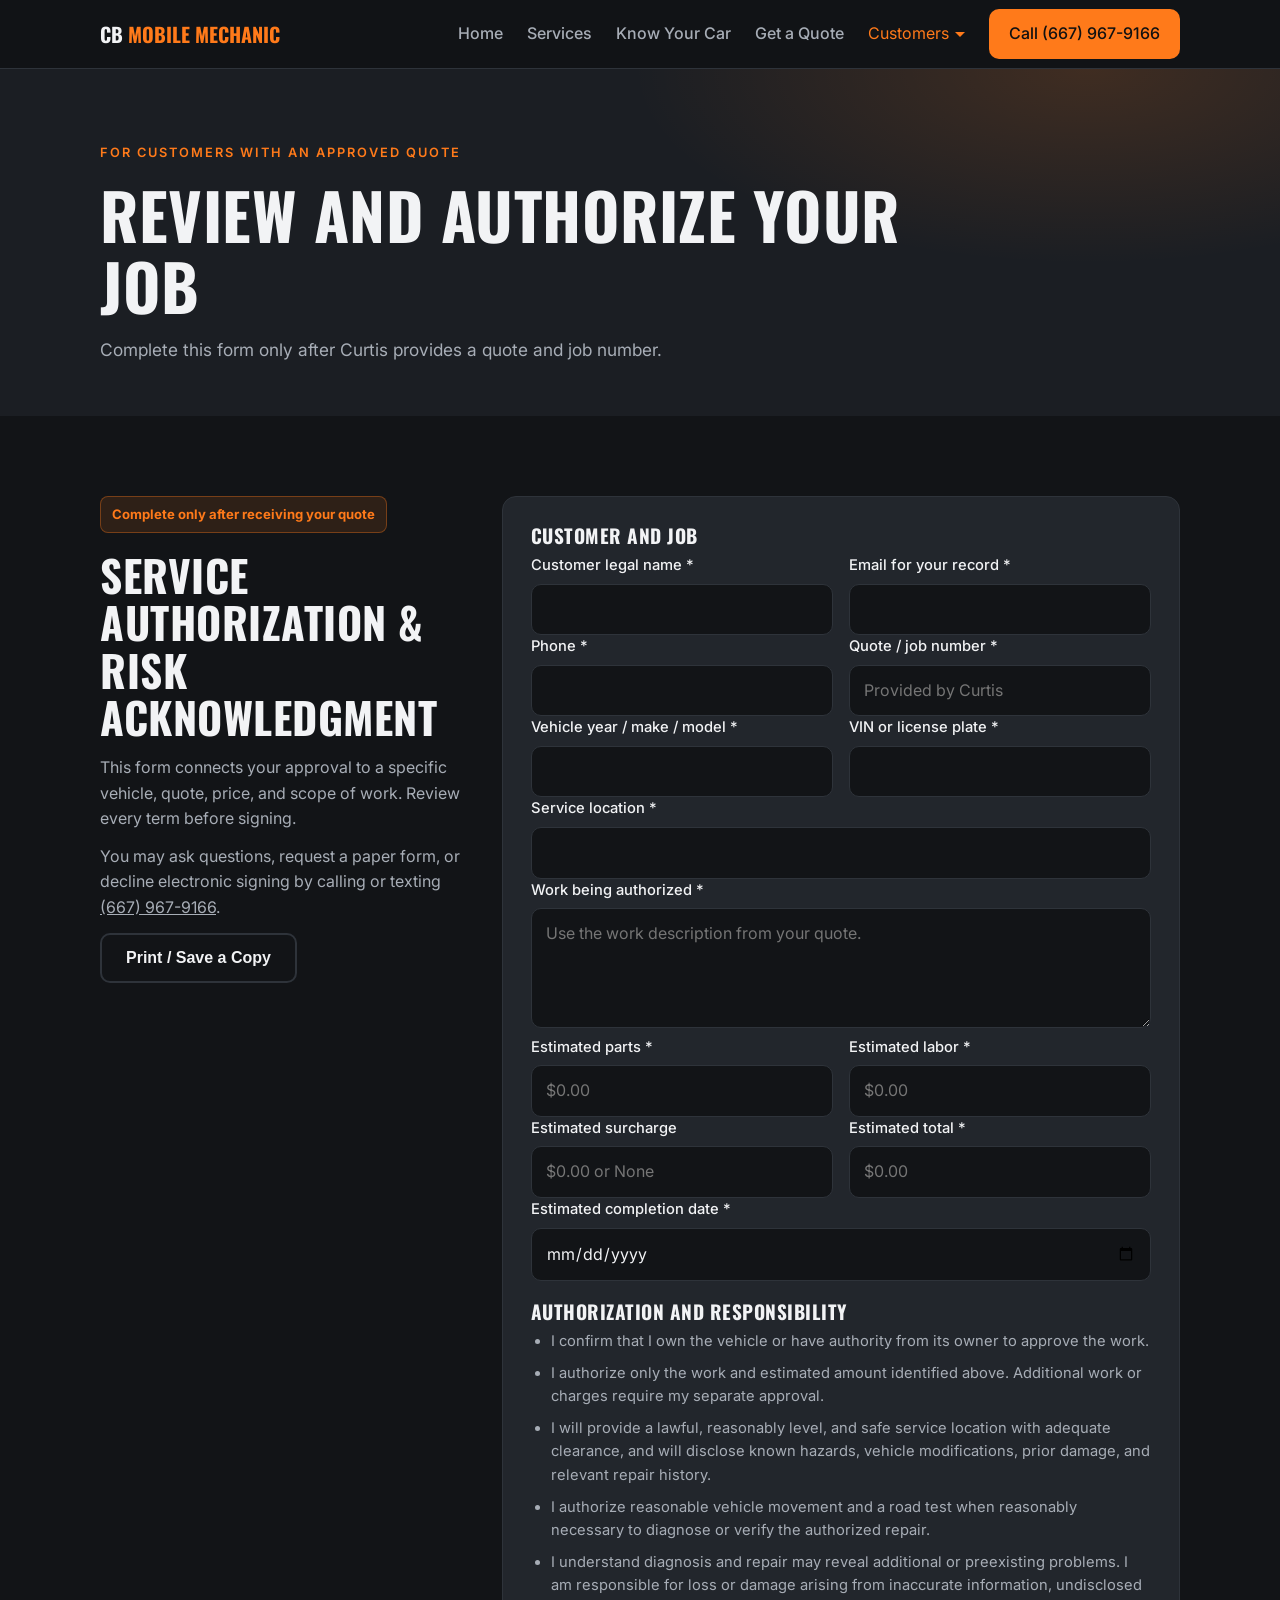
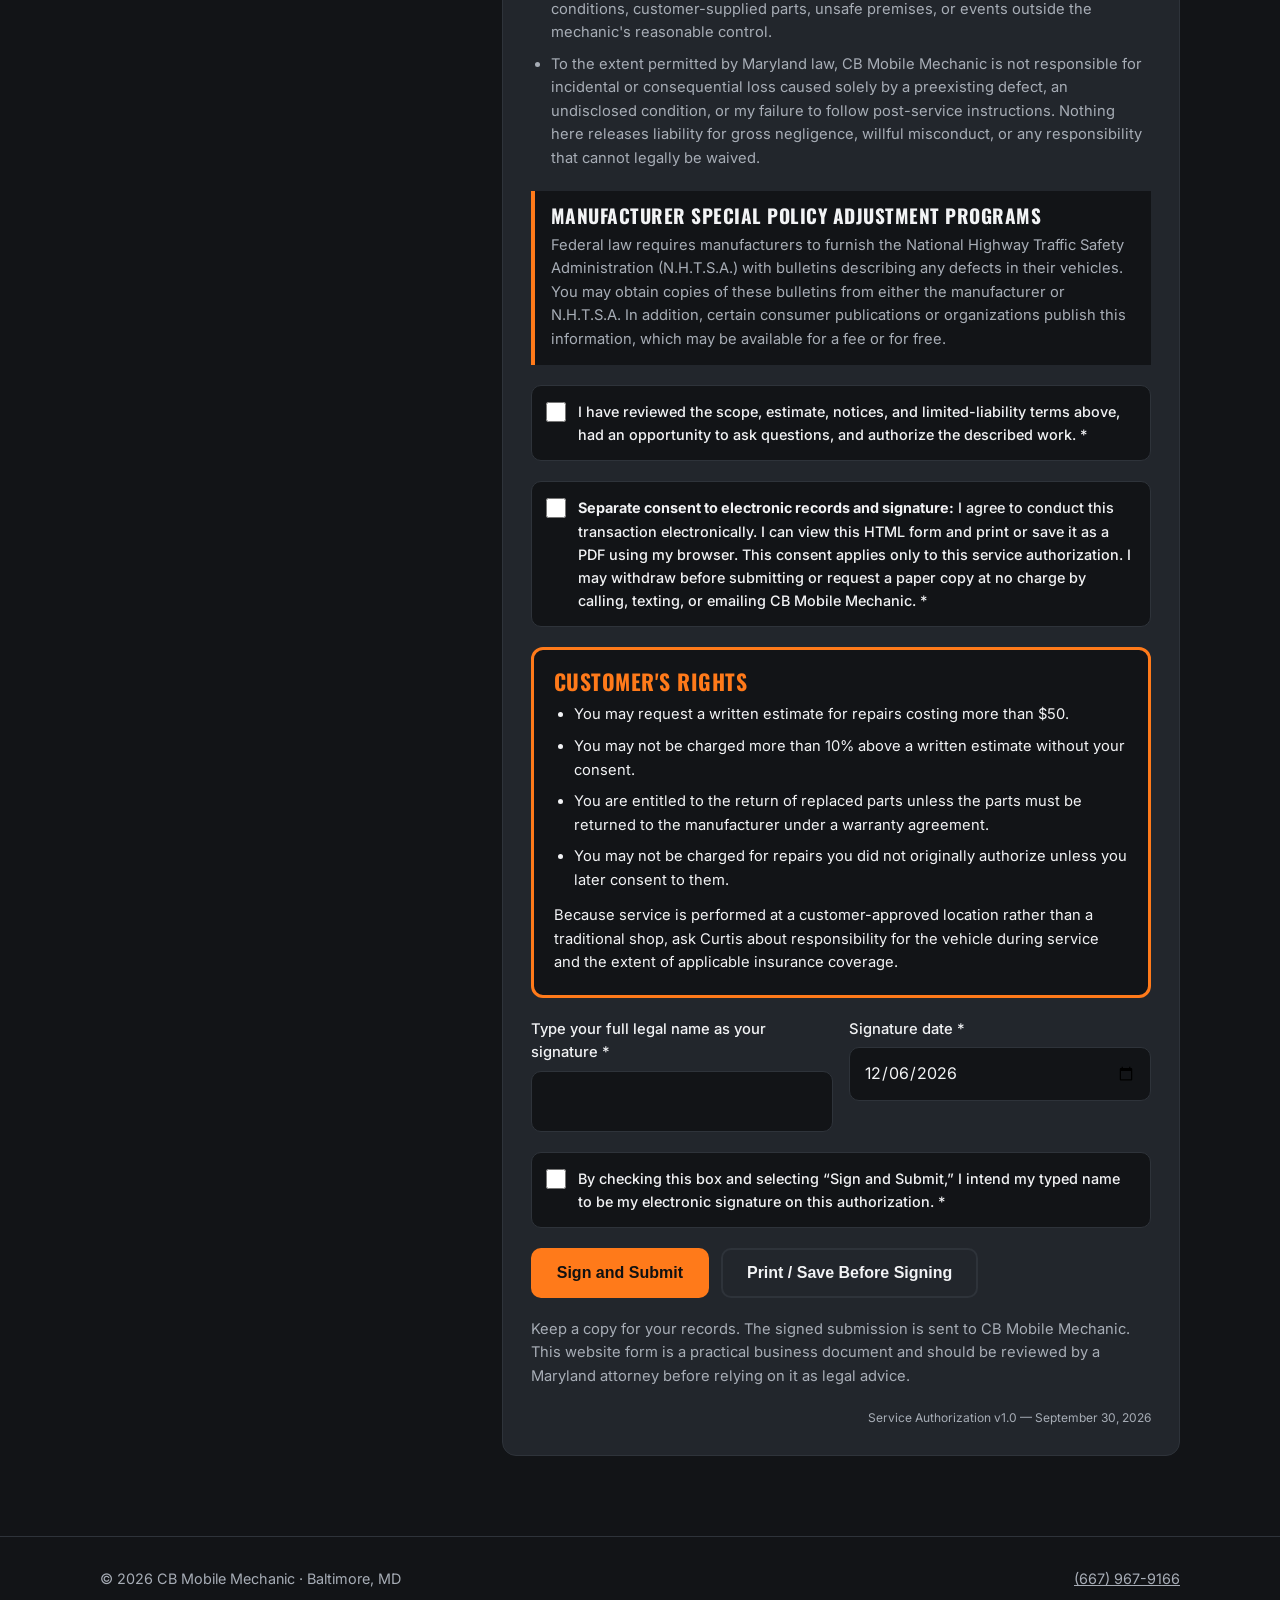
==== commit a2a1e412: "Rename business to CB Mobile Mechanic" ====
--- a/authorization.html
+++ b/authorization.html
@@ -3,12 +3,12 @@
 <head>
 <meta charset="utf-8">
 <meta name="viewport" content="width=device-width, initial-scale=1">
-<title>Service Authorization | Charm City Mobile Mechanic</title>
-<meta name="description" content="Review and electronically sign a Charm City Mobile Mechanic service authorization.">
+<title>Service Authorization | CB Mobile Mechanic</title>
+<meta name="description" content="Review and electronically sign a CB Mobile Mechanic service authorization.">
 <link rel="canonical" href="https://getanchoredstudios-pixel.github.io/charm-city-mobile-mechanic/authorization.html">
 <meta property="og:type" content="website">
-<meta property="og:title" content="Service Authorization | Charm City Mobile Mechanic">
-<meta property="og:description" content="Review and electronically sign a Charm City Mobile Mechanic service authorization.">
+<meta property="og:title" content="Service Authorization | CB Mobile Mechanic">
+<meta property="og:description" content="Review and electronically sign a CB Mobile Mechanic service authorization.">
 <meta property="og:url" content="https://getanchoredstudios-pixel.github.io/charm-city-mobile-mechanic/authorization.html">
 <meta name="theme-color" content="#121417">
 <link rel="icon" href="data:image/svg+xml,<svg xmlns=%22http://www.w3.org/2000/svg%22 viewBox=%220 0 64 64%22><rect width=%2264%22 height=%2264%22 rx=%2212%22 fill=%22%23121417%22/><text x=%2232%22 y=%2244%22 text-anchor=%22middle%22 font-size=%2240%22>🔧</text></svg>">
@@ -16,13 +16,13 @@
 <link rel="preconnect" href="https://fonts.gstatic.com" crossorigin>
 <link href="https://fonts.googleapis.com/css2?family=Oswald:wght@500;700&family=Inter:wght@400;500;600&display=swap" rel="stylesheet">
 <link rel="stylesheet" href="styles.css">
-<script type="application/ld+json">{"@context":"https://schema.org","@type":"AutoRepair","name":"Charm City Mobile Mechanic","url":"https://getanchoredstudios-pixel.github.io/charm-city-mobile-mechanic/","telephone":"+1-667-967-9166","email":"charmcitymechanic@gmail.com","areaServed":"Baltimore and surrounding areas","description":"Mobile auto repair for cars, SUVs, trucks, vans and tractors in Baltimore and surrounding areas.","paymentAccepted":"Cash, Zelle, Cash App"}</script>
+<script type="application/ld+json">{"@context":"https://schema.org","@type":"AutoRepair","name":"CB Mobile Mechanic","url":"https://getanchoredstudios-pixel.github.io/charm-city-mobile-mechanic/","telephone":"+1-667-967-9166","email":"charmcitymechanic@gmail.com","areaServed":"Baltimore and surrounding areas","description":"Mobile auto repair for cars, SUVs, trucks, vans and tractors in Baltimore and surrounding areas.","paymentAccepted":"Cash, Zelle, Cash App"}</script>
 </head>
 <body>
 <a class="skip-link" href="#main-content">Skip to main content</a>
 <header>
   <div class="wrap nav">
-    <a href="index.html" class="logo">Charm City <span>Mobile Mechanic</span></a>
+    <a href="index.html" class="logo">CB <span>Mobile Mechanic</span></a>
     <button class="burger" id="burger" aria-label="Open menu" aria-expanded="false">&#9776;</button>
     <nav class="nav-links" id="navLinks" aria-label="Main navigation">
       <a href="index.html">Home</a>
@@ -47,7 +47,7 @@
       </div>
 
       <form id="authorizationForm" class="legal-card" action="https://formspree.io/f/mdekjyda" method="POST">
-        <input type="hidden" name="_subject" value="SIGNED service authorization: Charm City Mobile Mechanic">
+        <input type="hidden" name="_subject" value="SIGNED service authorization: CB Mobile Mechanic">
         <input type="hidden" name="document_version" value="Service Authorization v1.0 — September 30, 2026">
         <input type="hidden" name="signed_at" id="signedAt">
         <input type="hidden" name="record_summary" id="recordSummary">
@@ -88,7 +88,7 @@
             <li>I will provide a lawful, reasonably level, and safe service location with adequate clearance, and will disclose known hazards, vehicle modifications, prior damage, and relevant repair history.</li>
             <li>I authorize reasonable vehicle movement and a road test when reasonably necessary to diagnose or verify the authorized repair.</li>
             <li>I understand diagnosis and repair may reveal additional or preexisting problems. I am responsible for loss or damage arising from inaccurate information, undisclosed conditions, customer-supplied parts, unsafe premises, or events outside the mechanic's reasonable control.</li>
-            <li>To the extent permitted by Maryland law, Charm City Mobile Mechanic is not responsible for incidental or consequential loss caused solely by a preexisting defect, an undisclosed condition, or my failure to follow post-service instructions. Nothing here releases liability for gross negligence, willful misconduct, or any responsibility that cannot legally be waived.</li>
+            <li>To the extent permitted by Maryland law, CB Mobile Mechanic is not responsible for incidental or consequential loss caused solely by a preexisting defect, an undisclosed condition, or my failure to follow post-service instructions. Nothing here releases liability for gross negligence, willful misconduct, or any responsibility that cannot legally be waived.</li>
           </ul>
         </div>
 
@@ -104,7 +104,7 @@
 
         <div class="checkline">
           <input id="electronicConsent" name="electronic_records_consent" value="Yes" type="checkbox" required>
-          <label for="electronicConsent"><strong>Separate consent to electronic records and signature:</strong> I agree to conduct this transaction electronically. I can view this HTML form and print or save it as a PDF using my browser. This consent applies only to this service authorization. I may withdraw before submitting or request a paper copy at no charge by calling, texting, or emailing Charm City Mobile Mechanic. *</label>
+          <label for="electronicConsent"><strong>Separate consent to electronic records and signature:</strong> I agree to conduct this transaction electronically. I can view this HTML form and print or save it as a PDF using my browser. This consent applies only to this service authorization. I may withdraw before submitting or request a paper copy at no charge by calling, texting, or emailing CB Mobile Mechanic. *</label>
         </div>
 
         <div class="customer-rights">
@@ -131,14 +131,14 @@
           <button type="submit" class="btn btn-primary">Sign and Submit</button>
           <button type="button" class="btn btn-ghost" id="printAuthorizationBottom">Print / Save Before Signing</button>
         </div>
-        <p class="form-note">Keep a copy for your records. The signed submission is sent to Charm City Mobile Mechanic. This website form is a practical business document and should be reviewed by a Maryland attorney before relying on it as legal advice.</p>
+        <p class="form-note">Keep a copy for your records. The signed submission is sent to CB Mobile Mechanic. This website form is a practical business document and should be reviewed by a Maryland attorney before relying on it as legal advice.</p>
         <div id="authorizationMsg" class="form-msg" role="status"></div>
         <div class="auth-version">Service Authorization v1.0 — September 30, 2026</div>
       </form>
     </div>
   </section>
 </main>
-<footer><div class="wrap"><span>&copy; <span id="yr"></span> Charm City Mobile Mechanic &middot; Baltimore, MD</span><a href="tel:+16679679166">(667) 967-9166</a></div></footer>
+<footer><div class="wrap"><span>&copy; <span id="yr"></span> CB Mobile Mechanic &middot; Baltimore, MD</span><a href="tel:+16679679166">(667) 967-9166</a></div></footer>
 <div class="callbar"><a href="tel:+16679679166">Call</a><a href="sms:+16679679166?&body=Hi%20Curtis%2C%20I%27m%20sending%20a%20photo/video%20of%20my%20car.%20Year/make/model%3A%20___%20ZIP%3A%20___">Text</a><a href="quote.html">Get a Quote</a></div>
 <script src="site.js"></script>
 </body>
